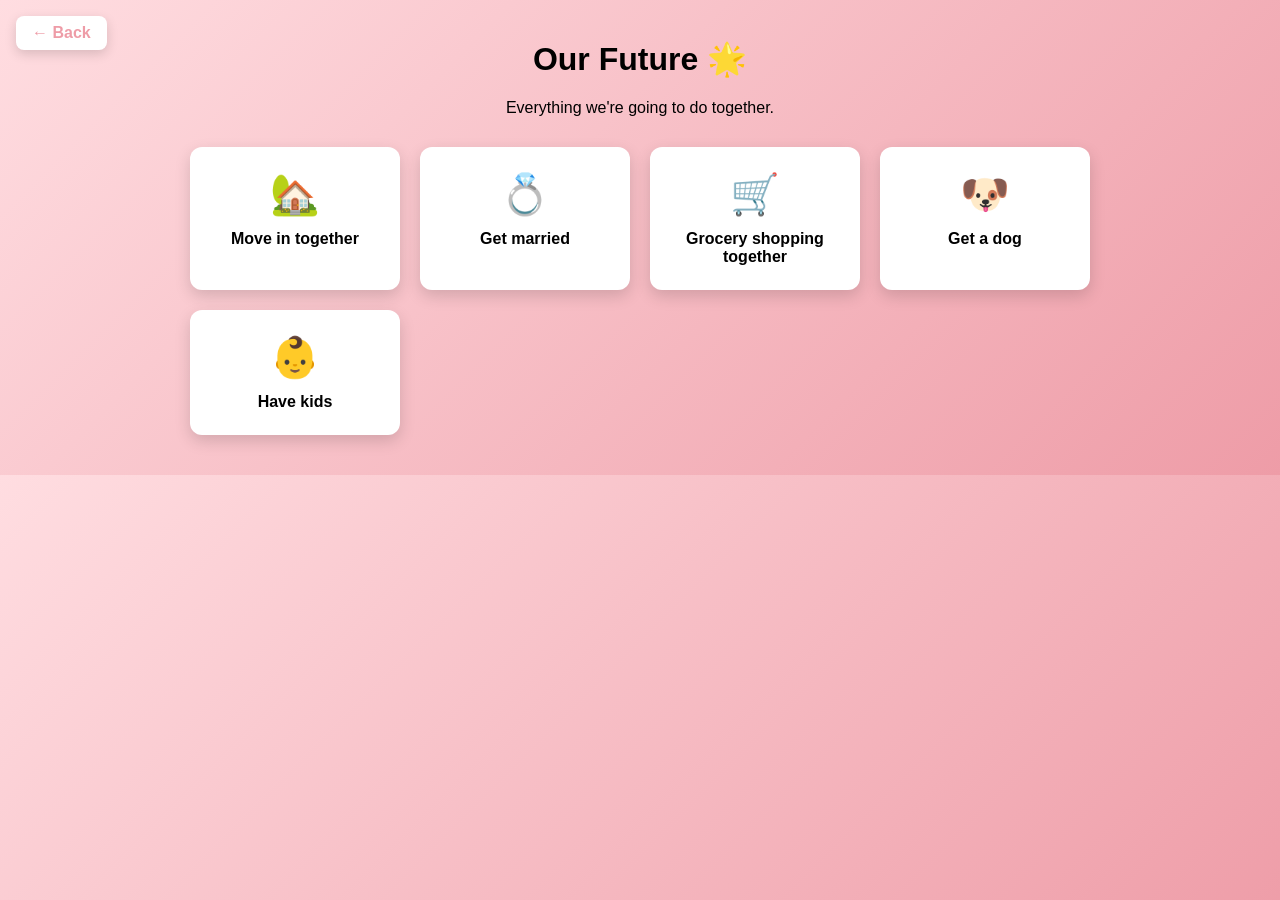
==== future-plans.html @ fcdca0b9 "Add photo to Future Plans card" ====
<!doctype html>
<html lang="en">
  <head>
    <meta charset="UTF-8" />
    <meta name="viewport" content="width=device-width, initial-scale=1.0" />
    <title>Our Future</title>
    <link rel="stylesheet" href="style.css" />
  </head>
  <body>
    <a href="index.html" class="back-link">&larr; Back</a>
    <div class="page">
      <h1>Our Future 🌟</h1>
      <p>Everything we're going to do together.</p>
      <div class="goals-grid">
        <div class="goal-card">
          <div class="goal-icon">🏡</div>
          <div class="goal-text">Move in together</div>
        </div>
        <div class="goal-card">
          <div class="goal-icon">💍</div>
          <div class="goal-text">Get married</div>
        </div>
        <div class="goal-card">
          <div class="goal-icon">🛒</div>
          <div class="goal-text">Grocery shopping together</div>
        </div>
        <div class="goal-card">
          <div class="goal-icon">🐶</div>
          <div class="goal-text">Get a dog</div>
        </div>
        <div class="goal-card">
          <div class="goal-icon">👶</div>
          <div class="goal-text">Have kids</div>
        </div>
      </div>
    </div>
  </body>
</html>
---- style.css ----
body {
  margin: 0;
  font-family: 'Segoe UI', sans-serif;
  background: linear-gradient(135deg, #ffdde1, #ee9ca7);
}

.centered {
  height: 100vh;
  display: flex;
  align-items: center;
  justify-content: center;
  text-align: center;
}

#gate {
  background: white;
  padding: 40px;
  border-radius: 16px;
  box-shadow: 0 8px 24px rgba(0, 0, 0, 0.15);
  position: relative;
  z-index: 1;
}

#gate input {
  padding: 8px 12px;
  border-radius: 8px;
  border: 1px solid #ccc;
  margin-right: 8px;
  font-size: 16px;
}

#gate button {
  padding: 8px 16px;
  border-radius: 8px;
  border: none;
  background: #ee9ca7;
  color: white;
  font-size: 16px;
  cursor: pointer;
}

#gate button:hover {
  background: #e07a8b;
}

/* Styling for the buttons that link to each section (gifts, photos, etc.) */
.menu {
  display: flex;
  flex-direction: column;
  gap: 12px;
  margin-top: 20px;
}

.menu-button {
  display: inline-block;
  padding: 12px 24px;
  background: #ee9ca7;
  color: white;
  text-decoration: none;
  border-radius: 8px;
  font-size: 18px;
  transition: background 0.2s;
}

.menu-button:hover {
  background: #e07a8b;
}

/* Layout for individual pages (photos, gifts, etc.) */
.page {
  max-width: 900px;
  margin: 40px auto;
  padding: 0 20px;
  text-align: center;
}

.back-link {
  position: fixed;
  top: 16px;
  left: 16px;
  display: inline-block;
  padding: 8px 16px;
  background: white;
  color: #ee9ca7;
  text-decoration: none;
  font-weight: bold;
  border-radius: 8px;
  box-shadow: 0 4px 12px rgba(0, 0, 0, 0.15);
  z-index: 100;
}

.back-link:hover {
  text-decoration: underline;
}

/* Scattered collage-style photo layout */
.gallery {
  column-count: 4;
  column-gap: 16px;
  padding: 20px;
}

.photo-frame {
  break-inside: avoid;
  margin-bottom: 16px;
  display: inline-block;
  width: 100%;
  background: white;
  padding: 8px 8px 20px 8px;
  border-radius: 6px;
  box-shadow: 0 6px 16px rgba(0, 0, 0, 0.2);
  transition: transform 0.2s ease;
}

.photo-frame:hover {
  transform: scale(1.06) rotate(0deg) !important;
  z-index: 10;
}

.photo-frame img {
  width: 100%;
  height: auto;
  display: block;
  object-fit: cover;
  border-radius: 2px;
}

.photo-medium img {
  aspect-ratio: 1 / 1.3;
  object-position: top;
}

.photo-large img {
  aspect-ratio: 1 / 1.6;
  object-position: top;
}

/* Floating hearts on the password screen */
#hearts {
  position: fixed;
  top: 0;
  left: 0;
  width: 100%;
  height: 100%;
  overflow: hidden;
  pointer-events: none;
  z-index: 0;
}

.heart {
  position: absolute;
  bottom: -50px;
  animation: floatUp linear infinite;
  opacity: 0.8;
}

@keyframes floatUp {
  0% {
    transform: translateY(0) rotate(0deg);
    opacity: 0.8;
  }
  100% {
    transform: translateY(-110vh) rotate(360deg);
    opacity: 0;
  }
}

/* Grid of cards on the main menu */
.menu-grid {
  display: grid;
  grid-template-columns: repeat(3, 1fr);
  gap: 24px;
  margin: 20px auto 0;
  max-width: 1100px;
  width: 90%;
}

.menu-card {
  display: flex;
  flex-direction: column;
  background: white;
  border-radius: 12px;
  overflow: hidden;
  box-shadow: 0 6px 16px rgba(0, 0, 0, 0.15);
  text-decoration: none;
  color: #333;
  transition: transform 0.2s;
}

.menu-card:hover {
  transform: translateY(-4px);
}

.menu-card.disabled {
  opacity: 0.6;
}

.menu-card-image {
  height: 220px;
  background: #f4c6ce;
}

.menu-card-title {
  padding: 10px;
  font-weight: bold;
  text-align: center;
  font-size: 14px;
}

.soon {
  display: block;
  font-size: 11px;
  font-weight: normal;
  color: #999;
  margin-top: 2px;
}

#mainContent {
  min-height: 100vh;
  display: flex;
  flex-direction: column;
  align-items: center;
  justify-content: center;
  text-align: center;
}

.photos-thumb {
  background-image: url('images/747624978_2194361171107147_3439636135430508718_n.jpg');
  background-size: cover;
  background-position: center;
}

.goals-grid {
  display: grid;
  grid-template-columns: repeat(auto-fit, minmax(180px, 1fr));
  gap: 20px;
  margin-top: 30px;
}

.goal-card {
  background: white;
  border-radius: 12px;
  padding: 24px;
  box-shadow: 0 6px 16px rgba(0, 0, 0, 0.15);
  text-align: center;
  transition: transform 0.2s;
}

.goal-card:hover {
  transform: translateY(-4px);
}

.goal-icon {
  font-size: 40px;
  margin-bottom: 12px;
}

.goal-text {
  font-weight: bold;
  font-size: 16px;
}

.future-thumb {
  background-image: url('images/748437758_1081775017525675_7758393693449044019_n.jpg');
  background-size: cover;
  background-position: center;
}
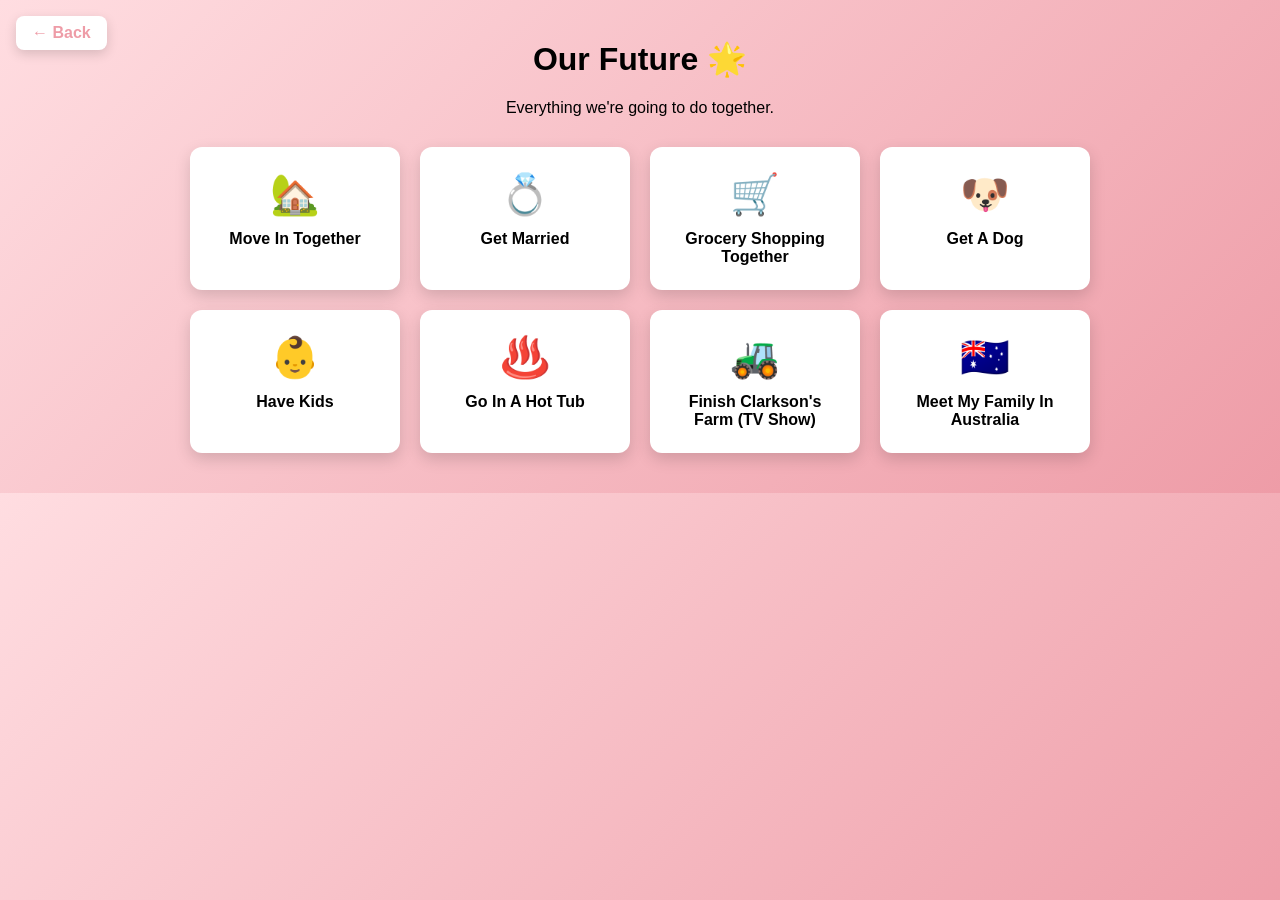
==== commit e2ab7dcc: "Add 3 more goals and capitalize all goal titles" ====
--- a/future-plans.html
+++ b/future-plans.html
@@ -14,23 +14,35 @@
       <div class="goals-grid">
         <div class="goal-card">
           <div class="goal-icon">🏡</div>
-          <div class="goal-text">Move in together</div>
+          <div class="goal-text">Move In Together</div>
         </div>
         <div class="goal-card">
           <div class="goal-icon">💍</div>
-          <div class="goal-text">Get married</div>
+          <div class="goal-text">Get Married</div>
         </div>
         <div class="goal-card">
           <div class="goal-icon">🛒</div>
-          <div class="goal-text">Grocery shopping together</div>
+          <div class="goal-text">Grocery Shopping Together</div>
         </div>
         <div class="goal-card">
           <div class="goal-icon">🐶</div>
-          <div class="goal-text">Get a dog</div>
+          <div class="goal-text">Get A Dog</div>
         </div>
         <div class="goal-card">
           <div class="goal-icon">👶</div>
-          <div class="goal-text">Have kids</div>
+          <div class="goal-text">Have Kids</div>
+        </div>
+        <div class="goal-card">
+          <div class="goal-icon">♨️</div>
+          <div class="goal-text">Go In A Hot Tub</div>
+        </div>
+        <div class="goal-card">
+          <div class="goal-icon">🚜</div>
+          <div class="goal-text">Finish Clarkson's Farm (TV Show)</div>
+        </div>
+        <div class="goal-card">
+          <div class="goal-icon">🇦🇺</div>
+          <div class="goal-text">Meet My Family In Australia</div>
         </div>
       </div>
     </div>
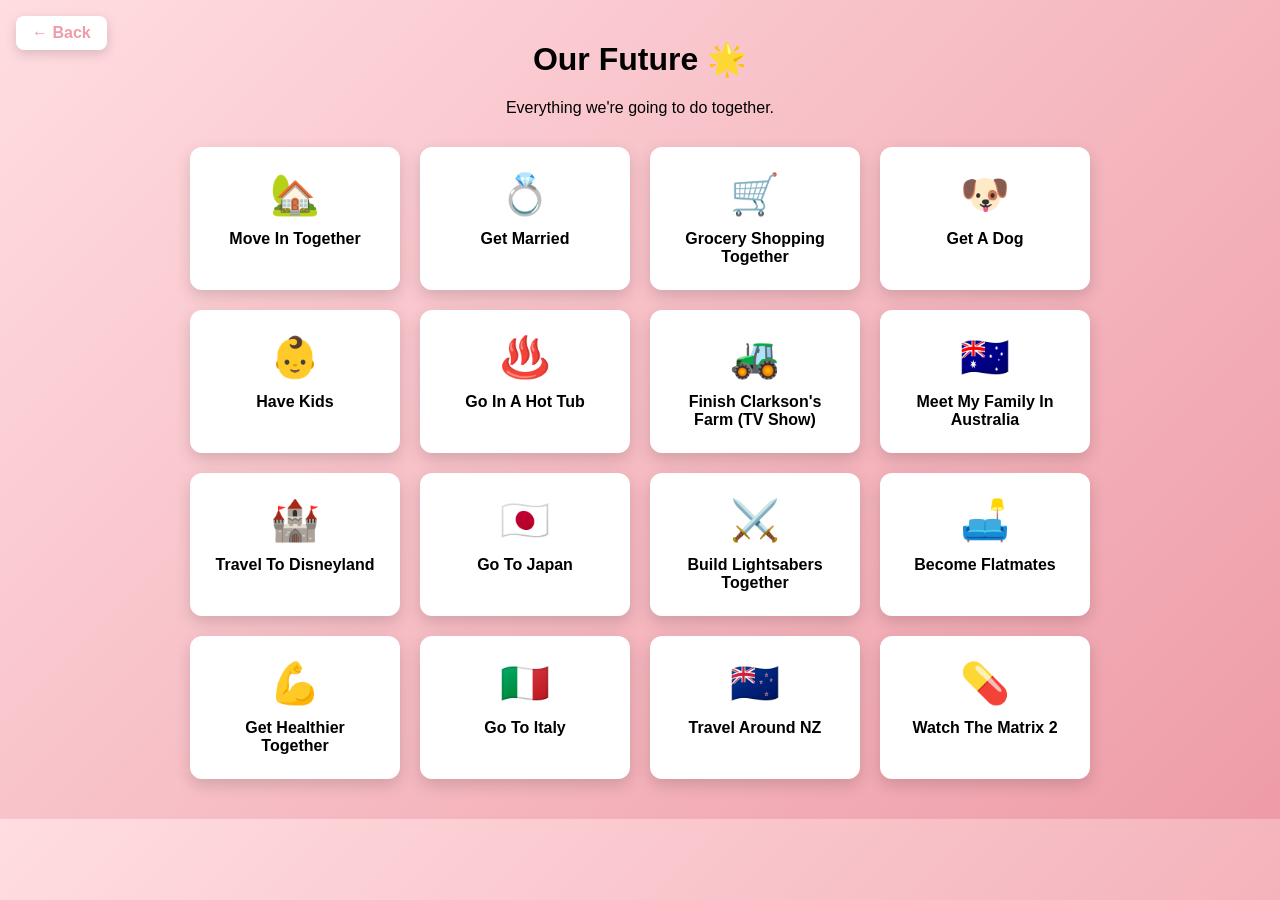
==== commit 35fe2ddf: "Add 8 more future goals" ====
--- a/future-plans.html
+++ b/future-plans.html
@@ -44,6 +44,38 @@
           <div class="goal-icon">🇦🇺</div>
           <div class="goal-text">Meet My Family In Australia</div>
         </div>
+        <div class="goal-card">
+          <div class="goal-icon">🏰</div>
+          <div class="goal-text">Travel To Disneyland</div>
+        </div>
+        <div class="goal-card">
+          <div class="goal-icon">🇯🇵</div>
+          <div class="goal-text">Go To Japan</div>
+        </div>
+        <div class="goal-card">
+          <div class="goal-icon">⚔️</div>
+          <div class="goal-text">Build Lightsabers Together</div>
+        </div>
+        <div class="goal-card">
+          <div class="goal-icon">🛋️</div>
+          <div class="goal-text">Become Flatmates</div>
+        </div>
+        <div class="goal-card">
+          <div class="goal-icon">💪</div>
+          <div class="goal-text">Get Healthier Together</div>
+        </div>
+        <div class="goal-card">
+          <div class="goal-icon">🇮🇹</div>
+          <div class="goal-text">Go To Italy</div>
+        </div>
+        <div class="goal-card">
+          <div class="goal-icon">🇳🇿</div>
+          <div class="goal-text">Travel Around NZ</div>
+        </div>
+        <div class="goal-card">
+          <div class="goal-icon">💊</div>
+          <div class="goal-text">Watch The Matrix 2</div>
+        </div>
       </div>
     </div>
   </body>
